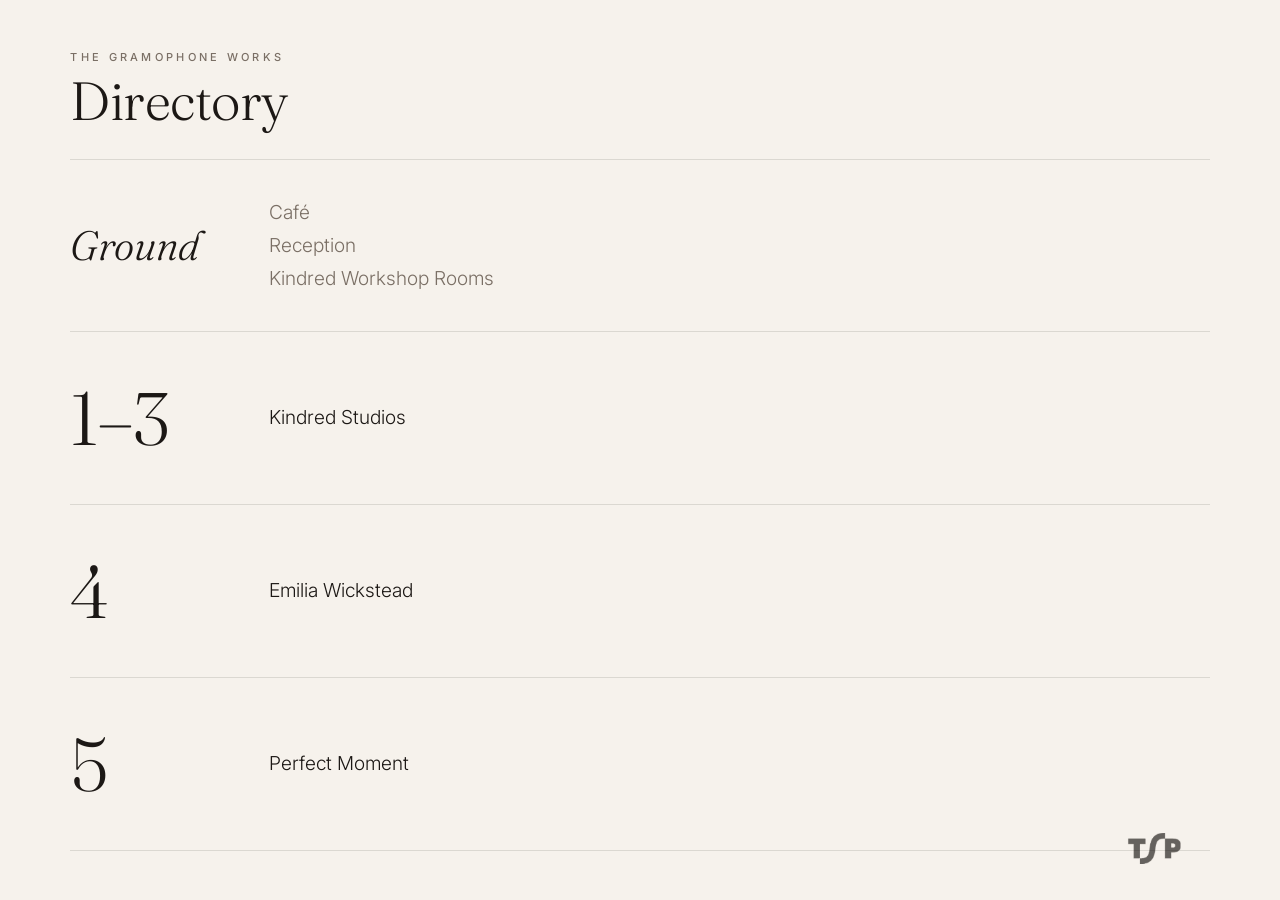
==== index.html @ 8bb27c04 "Initial commit — Gramophone Works kiosk display" ====
<!DOCTYPE html>
<html lang="en">
<head>
  <meta charset="UTF-8" />
  <meta name="viewport" content="width=device-width, initial-scale=1.0" />
  <title>The Gramophone Works</title>
  <link rel="preconnect" href="https://fonts.googleapis.com" />
  <link rel="preconnect" href="https://fonts.gstatic.com" crossorigin />
  <link href="https://fonts.googleapis.com/css2?family=Fraunces:ital,opsz,wght@0,9..144,300;0,9..144,400;1,9..144,300;1,9..144,400&family=Inter:wght@300;400;500&display=swap" rel="stylesheet" />
  <link rel="stylesheet" href="styles.css" />
</head>
<body>
  <div class="kiosk">

    <!-- Screen 1: Floor Directory -->
    <section class="screen screen--directory" id="s-directory">
      <div class="dir-top">
        <p class="dir-eyebrow" id="dir-eyebrow">The Gramophone Works</p>
        <h1 class="dir-heading">Directory</h1>
      </div>
      <ul class="dir-floors" id="dir-floors" role="list"></ul>
      <div class="tsp-wordmark" id="tsp-wordmark" aria-hidden="true">
        <img class="tsp-logo-img" id="tsp-logo-img" src="" alt="TSP" />
        <span class="tsp-logo-text" id="tsp-logo-text"></span>
      </div>
    </section>

    <!-- Screen 2: Building Story -->
    <section class="screen screen--story" id="s-story">
      <div class="story-bg" id="story-bg"></div>
      <div class="story-content">
        <p class="story-eyebrow">The Building</p>
        <p class="story-fact" id="story-fact"></p>
      </div>
    </section>

    <!-- Screen 3: Gallery -->
    <section class="screen screen--gallery" id="s-gallery">
      <div class="gallery-visual" id="gallery-visual"></div>
      <div class="gallery-caption">
        <span class="gallery-name" id="gallery-name"></span>
        <span class="gallery-meta" id="gallery-meta"></span>
      </div>
    </section>

    <!-- Screen 4: Events -->
    <section class="screen screen--events" id="s-events">
      <div class="events-top">
        <p class="events-eyebrow">What's On</p>
        <h2 class="events-heading">Upcoming Events</h2>
      </div>
      <ul class="events-list" id="events-list" role="list"></ul>
    </section>

  </div>
  <script src="content.js"></script>
  <script src="app.js"></script>
</body>
</html>
---- styles.css ----
/* ─────────────────────────────────────────────────
   THE GRAMOPHONE WORKS — KIOSK DISPLAY
   Serve via local HTTP server, not file://
   Tuned for 1080p – 1440p display at reception
   ───────────────────────────────────────────────── */

/* ── Reset ─────────────────────────────────────── */
*, *::before, *::after { box-sizing: border-box; margin: 0; padding: 0; }
ul { list-style: none; }

/* ── Design tokens ──────────────────────────────── */
:root {
  --cream:    #F6F2EC;
  --ink:      #1C1815;
  --ink-mid:  #7A6F65;
  --rule:     rgba(28, 24, 21, 0.12);

  --serif:    'Fraunces', Georgia, serif;
  --sans:     'Inter', system-ui, sans-serif;

  --pad-x:    5.5vw;
  --pad-y:    5.5vh;
}

/* ── Base ───────────────────────────────────────── */
html, body {
  width: 100%;
  height: 100%;
  overflow: hidden;
  cursor: none;
  background: var(--cream);
  color: var(--ink);
  -webkit-font-smoothing: antialiased;
  -moz-osx-font-smoothing: grayscale;
}

::-webkit-scrollbar { display: none; }
html { scrollbar-width: none; }

/* ── Kiosk shell ────────────────────────────────── */
.kiosk {
  position: fixed;
  inset: 0;
  overflow: hidden;
}

/* ── All screens ────────────────────────────────── */
.screen {
  position: absolute;
  inset: 0;
  display: flex;
  flex-direction: column;
  padding: var(--pad-y) var(--pad-x);
  background: var(--cream);
  opacity: 0;
  transition: opacity 0.8s ease-in-out;
  pointer-events: none;
}

.screen.active {
  opacity: 1;
  pointer-events: auto;
  z-index: 1;
}


/* ═══════════════════════════════════════════════════
   SCREEN 1 — FLOOR DIRECTORY
   ═══════════════════════════════════════════════════ */

.screen--directory {
  position: absolute; /* for TSP absolute child */
}

.dir-top {
  margin-bottom: clamp(28px, 3.5vh, 52px);
  flex-shrink: 0;
}

.dir-eyebrow {
  font-family: var(--sans);
  font-size: clamp(11px, 0.65vw, 13px);
  font-weight: 500;
  letter-spacing: 0.3em;
  text-transform: uppercase;
  color: var(--ink-mid);
  margin-bottom: 10px;
}

.dir-heading {
  font-family: var(--serif);
  font-weight: 300;
  font-size: clamp(38px, 4.2vw, 68px);
  line-height: 1;
  letter-spacing: -0.01em;
}

/* Floor list — fills remaining vertical space, entries equal height */
.dir-floors {
  flex: 1;
  min-height: 0;
  display: flex;
  flex-direction: column;
  border-top: 1px solid var(--rule);
}

.floor-entry {
  flex: 1;
  display: flex;
  align-items: center;
  gap: clamp(32px, 4.5vw, 80px);
  border-bottom: 1px solid var(--rule);
}

/* Large serif floor numeral */
.floor-num {
  font-family: var(--serif);
  font-weight: 300;
  font-size: clamp(52px, 5.8vw, 92px);
  line-height: 1;
  min-width: clamp(100px, 11vw, 180px);
  flex-shrink: 0;
  color: var(--ink);
}

/* "Ground" label is a word, not a number — slightly smaller + italic */
.floor-entry--ground .floor-num {
  font-style: italic;
  font-size: clamp(30px, 3.2vw, 52px);
}

.floor-tenants {
  display: flex;
  flex-direction: column;
  gap: 5px;
}

.tenant {
  font-family: var(--sans);
  font-weight: 300;
  font-size: clamp(16px, 1.5vw, 26px);
  line-height: 1.45;
  color: var(--ink);
}

/* Ground floor tenants are listed services, not brands — slightly muted */
.floor-entry--ground .tenant {
  color: var(--ink-mid);
}

/* TSP logo — bottom-right, very quiet */
.tsp-wordmark {
  position: absolute;
  bottom: clamp(20px, 2.8vh, 44px);
  right: var(--pad-x);
}

.tsp-logo-img {
  height: clamp(44px, 5.5vh, 80px);
  width: auto;
  display: block;
  mix-blend-mode: multiply;
  opacity: 0.7;
}

/* Shown if logo image fails to load */
.tsp-logo-text {
  display: none;
  font-family: var(--sans);
  font-weight: 500;
  font-size: clamp(10px, 0.65vw, 13px);
  letter-spacing: 0.35em;
  text-transform: uppercase;
  color: var(--ink-mid);
  opacity: 0.55;
}


/* ═══════════════════════════════════════════════════
   SCREEN 2 — BUILDING STORY
   ═══════════════════════════════════════════════════ */

.screen--story {
  justify-content: center;
  align-items: center;
  text-align: center;
  padding-left: clamp(5vw, 14vw, 20vw);
  padding-right: clamp(5vw, 14vw, 20vw);
  overflow: hidden;
}

/* Full-bleed building photo, faded behind the text */
.story-bg {
  position: absolute;
  inset: 0;
  background-size: cover;
  background-position: center;
  opacity: 0.14;
  z-index: 0;
}

/* Text sits above the background */
.story-content {
  position: relative;
  z-index: 1;
  display: flex;
  flex-direction: column;
  align-items: center;
}

.story-eyebrow {
  font-family: var(--sans);
  font-size: clamp(11px, 0.65vw, 13px);
  font-weight: 500;
  letter-spacing: 0.3em;
  text-transform: uppercase;
  color: var(--ink-mid);
  margin-bottom: clamp(28px, 4vh, 56px);
}

.story-fact {
  font-family: var(--serif);
  font-style: italic;
  font-weight: 300;
  font-size: clamp(26px, 3.5vw, 60px);
  line-height: 1.3;
  color: var(--ink);
  max-width: 22ch;
}


/* ═══════════════════════════════════════════════════
   SCREEN 3 — GALLERY / ARTIST SLIDESHOW
   ═══════════════════════════════════════════════════ */

/* Gallery is full-bleed — override shared padding */
.screen--gallery {
  padding: 0;
}

/* Image fills remaining space */
.gallery-visual {
  flex: 1;
  min-height: 0;
  overflow: hidden;
  background: #DDD8D2;
}

.gallery-visual img {
  width: 100%;
  height: 100%;
  object-fit: cover;
  object-position: center;
  display: block;
}

/* Placeholder when no image is available */
.gallery-placeholder {
  width: 100%;
  height: 100%;
  display: flex;
  align-items: center;
  justify-content: center;
  background: #DDD8D2;
}

.gallery-placeholder-label {
  font-family: var(--sans);
  font-size: clamp(12px, 0.8vw, 14px);
  font-weight: 400;
  letter-spacing: 0.25em;
  text-transform: uppercase;
  color: #8A8278;
}

/* Caption bar at bottom */
.gallery-caption {
  flex-shrink: 0;
  display: flex;
  align-items: baseline;
  justify-content: space-between;
  gap: 40px;
  padding: clamp(18px, 2.2vh, 32px) clamp(32px, 4.5vw, 72px);
  background: var(--cream);
  border-top: 1px solid var(--rule);
}

.gallery-name {
  font-family: var(--serif);
  font-weight: 300;
  font-size: clamp(20px, 2vw, 34px);
  line-height: 1.2;
  color: var(--ink);
}

.gallery-meta {
  font-family: var(--sans);
  font-size: clamp(11px, 0.75vw, 13px);
  font-weight: 400;
  letter-spacing: 0.22em;
  text-transform: uppercase;
  color: var(--ink-mid);
  white-space: nowrap;
}


/* ═══════════════════════════════════════════════════
   SCREEN 4 — EVENTS
   ═══════════════════════════════════════════════════ */

.events-top {
  flex-shrink: 0;
  margin-bottom: clamp(24px, 3vh, 44px);
}

.events-eyebrow {
  font-family: var(--sans);
  font-size: clamp(11px, 0.65vw, 13px);
  font-weight: 500;
  letter-spacing: 0.3em;
  text-transform: uppercase;
  color: var(--ink-mid);
  margin-bottom: 10px;
}

.events-heading {
  font-family: var(--serif);
  font-weight: 300;
  font-size: clamp(34px, 3.8vw, 62px);
  line-height: 1;
  letter-spacing: -0.01em;
}

/* Event list — fills remaining vertical space, entries equal height */
.events-list {
  flex: 1;
  min-height: 0;
  display: flex;
  flex-direction: column;
  border-top: 1px solid var(--rule);
}

.event-entry {
  flex: 1;
  display: flex;
  align-items: center;
  gap: clamp(32px, 5vw, 80px);
  border-bottom: 1px solid var(--rule);
}

.event-date {
  font-family: var(--sans);
  font-size: clamp(12px, 0.85vw, 15px);
  font-weight: 400;
  letter-spacing: 0.15em;
  text-transform: uppercase;
  color: var(--ink-mid);
  min-width: clamp(100px, 11vw, 170px);
  flex-shrink: 0;
}

.event-title {
  font-family: var(--serif);
  font-weight: 300;
  font-size: clamp(22px, 2.4vw, 40px);
  line-height: 1.25;
  color: var(--ink);
}
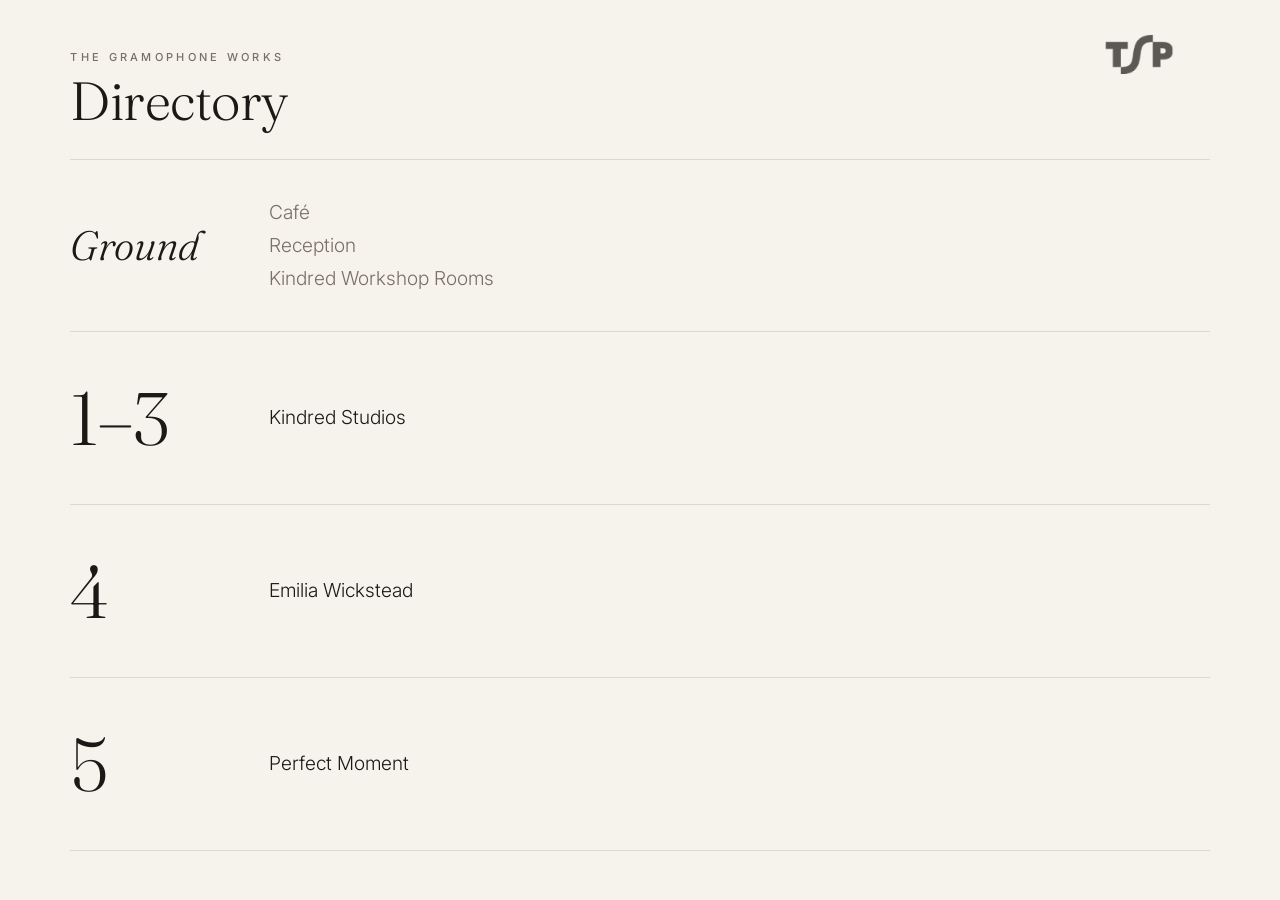
==== commit 1504f0cb: "TSP logo top-right on directory and events, less transparent story bg, remove building exterior slid" ====
--- a/index.html
+++ b/index.html
@@ -45,6 +45,10 @@
 
     <!-- Screen 4: Events -->
     <section class="screen screen--events" id="s-events">
+      <div class="tsp-wordmark" aria-hidden="true">
+        <img class="tsp-logo-img" src="" alt="TSP" />
+        <span class="tsp-logo-text"></span>
+      </div>
       <div class="events-top">
         <p class="events-eyebrow">What's On</p>
         <h2 class="events-heading">Upcoming Events</h2>
--- a/styles.css
+++ b/styles.css
@@ -148,19 +148,19 @@
   color: var(--ink-mid);
 }
 
-/* TSP logo — bottom-right, very quiet */
+/* TSP logo — top-right */
 .tsp-wordmark {
   position: absolute;
-  bottom: clamp(20px, 2.8vh, 44px);
+  top: clamp(20px, 2.8vh, 44px);
   right: var(--pad-x);
 }
 
 .tsp-logo-img {
-  height: clamp(44px, 5.5vh, 80px);
+  height: clamp(56px, 7vh, 100px);
   width: auto;
   display: block;
   mix-blend-mode: multiply;
-  opacity: 0.7;
+  opacity: 0.75;
 }
 
 /* Shown if logo image fails to load */
@@ -195,7 +195,7 @@
   inset: 0;
   background-size: cover;
   background-position: center;
-  opacity: 0.14;
+  opacity: 0.25;
   z-index: 0;
 }
 
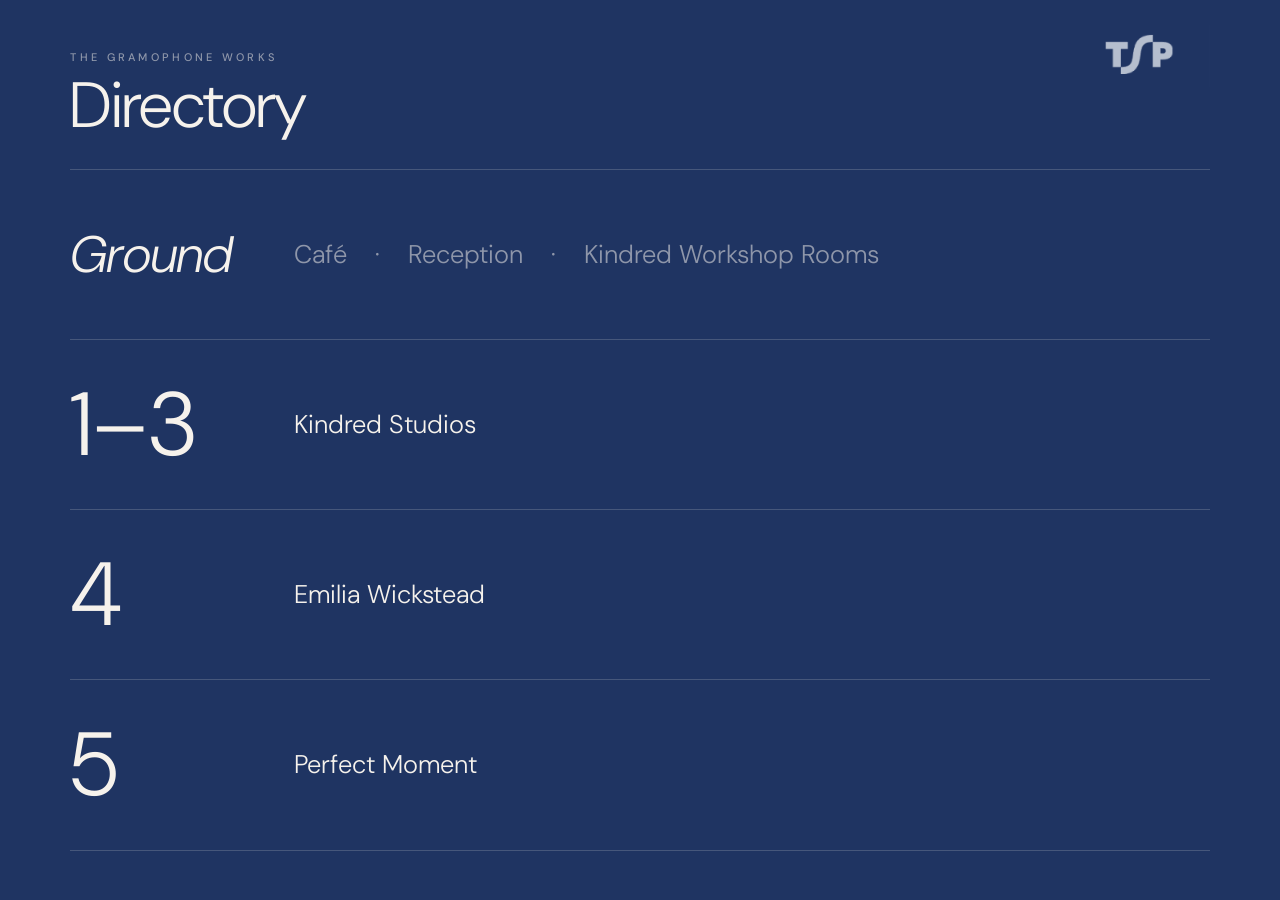
==== commit 7b4eaed0: "Switch to navy/DM Sans theme, fix events screen, add Kindred logo slot - Navy RAL 5022 background, c" ====
--- a/index.html
+++ b/index.html
@@ -6,7 +6,7 @@
   <title>The Gramophone Works</title>
   <link rel="preconnect" href="https://fonts.googleapis.com" />
   <link rel="preconnect" href="https://fonts.gstatic.com" crossorigin />
-  <link href="https://fonts.googleapis.com/css2?family=Fraunces:ital,opsz,wght@0,9..144,300;0,9..144,400;1,9..144,300;1,9..144,400&family=Inter:wght@300;400;500&display=swap" rel="stylesheet" />
+  <link href="https://fonts.googleapis.com/css2?family=DM+Sans:ital,opsz,wght@0,9..40,300;0,9..40,400;0,9..40,500;0,9..40,700;1,9..40,300;1,9..40,400&display=swap" rel="stylesheet" />
   <link rel="stylesheet" href="styles.css" />
 </head>
 <body>
--- a/styles.css
+++ b/styles.css
@@ -10,13 +10,14 @@
 
 /* ── Design tokens ──────────────────────────────── */
 :root {
+  --navy:     #1F3462;
   --cream:    #F6F2EC;
-  --ink:      #1C1815;
-  --ink-mid:  #7A6F65;
-  --rule:     rgba(28, 24, 21, 0.12);
-
-  --serif:    'Fraunces', Georgia, serif;
-  --sans:     'Inter', system-ui, sans-serif;
+  --ink:      #F6F2EC;
+  --ink-mid:  rgba(246, 242, 236, 0.52);
+  --rule:     rgba(246, 242, 236, 0.18);
+
+  --serif:    'DM Sans', system-ui, sans-serif;
+  --sans:     'DM Sans', system-ui, sans-serif;
 
   --pad-x:    5.5vw;
   --pad-y:    5.5vh;
@@ -28,7 +29,7 @@
   height: 100%;
   overflow: hidden;
   cursor: none;
-  background: var(--cream);
+  background: var(--navy);
   color: var(--ink);
   -webkit-font-smoothing: antialiased;
   -moz-osx-font-smoothing: grayscale;
@@ -51,7 +52,7 @@
   display: flex;
   flex-direction: column;
   padding: var(--pad-y) var(--pad-x);
-  background: var(--cream);
+  background: var(--navy);
   opacity: 0;
   transition: opacity 0.8s ease-in-out;
   pointer-events: none;
@@ -88,9 +89,9 @@
 }
 
 .dir-heading {
-  font-family: var(--serif);
-  font-weight: 300;
-  font-size: clamp(38px, 4.2vw, 68px);
+  font-family: var(--sans);
+  font-weight: 300;
+  font-size: clamp(44px, 5vw, 80px);
   line-height: 1;
   letter-spacing: -0.01em;
 }
@@ -114,11 +115,11 @@
 
 /* Large serif floor numeral */
 .floor-num {
-  font-family: var(--serif);
-  font-weight: 300;
-  font-size: clamp(52px, 5.8vw, 92px);
+  font-family: var(--sans);
+  font-weight: 300;
+  font-size: clamp(64px, 7vw, 112px);
   line-height: 1;
-  min-width: clamp(100px, 11vw, 180px);
+  min-width: clamp(120px, 13vw, 210px);
   flex-shrink: 0;
   color: var(--ink);
 }
@@ -126,7 +127,7 @@
 /* "Ground" label is a word, not a number — slightly smaller + italic */
 .floor-entry--ground .floor-num {
   font-style: italic;
-  font-size: clamp(30px, 3.2vw, 52px);
+  font-size: clamp(36px, 4vw, 64px);
 }
 
 .floor-tenants {
@@ -138,7 +139,7 @@
 .tenant {
   font-family: var(--sans);
   font-weight: 300;
-  font-size: clamp(16px, 1.5vw, 26px);
+  font-size: clamp(20px, 2vw, 34px);
   line-height: 1.45;
   color: var(--ink);
 }
@@ -159,8 +160,9 @@
   height: clamp(56px, 7vh, 100px);
   width: auto;
   display: block;
-  mix-blend-mode: multiply;
-  opacity: 0.75;
+  filter: invert(1);
+  mix-blend-mode: screen;
+  opacity: 0.80;
 }
 
 /* Shown if logo image fails to load */
@@ -195,7 +197,7 @@
   inset: 0;
   background-size: cover;
   background-position: center;
-  opacity: 0.25;
+  opacity: 0.40;
   z-index: 0;
 }
 
@@ -216,16 +218,18 @@
   text-transform: uppercase;
   color: var(--ink-mid);
   margin-bottom: clamp(28px, 4vh, 56px);
+  text-shadow: 0 0 12px var(--navy), 0 0 24px var(--navy), 0 0 40px var(--navy), 0 0 60px var(--navy);
 }
 
 .story-fact {
-  font-family: var(--serif);
+  font-family: var(--sans);
   font-style: italic;
   font-weight: 300;
   font-size: clamp(26px, 3.5vw, 60px);
   line-height: 1.3;
   color: var(--ink);
   max-width: 22ch;
+  text-shadow: 0 0 20px var(--navy), 0 0 40px var(--navy), 0 0 60px var(--navy), 0 0 80px var(--navy), 0 0 110px var(--navy);
 }
 
 
@@ -243,7 +247,7 @@
   flex: 1;
   min-height: 0;
   overflow: hidden;
-  background: #DDD8D2;
+  background: rgba(255, 255, 255, 0.06);
 }
 
 .gallery-visual img {
@@ -261,7 +265,7 @@
   display: flex;
   align-items: center;
   justify-content: center;
-  background: #DDD8D2;
+  background: rgba(255, 255, 255, 0.06);
 }
 
 .gallery-placeholder-label {
@@ -270,7 +274,7 @@
   font-weight: 400;
   letter-spacing: 0.25em;
   text-transform: uppercase;
-  color: #8A8278;
+  color: var(--ink-mid);
 }
 
 /* Caption bar at bottom */
@@ -281,12 +285,12 @@
   justify-content: space-between;
   gap: 40px;
   padding: clamp(18px, 2.2vh, 32px) clamp(32px, 4.5vw, 72px);
-  background: var(--cream);
+  background: var(--navy);
   border-top: 1px solid var(--rule);
 }
 
 .gallery-name {
-  font-family: var(--serif);
+  font-family: var(--sans);
   font-weight: 300;
   font-size: clamp(20px, 2vw, 34px);
   line-height: 1.2;
@@ -324,9 +328,9 @@
 }
 
 .events-heading {
-  font-family: var(--serif);
-  font-weight: 300;
-  font-size: clamp(34px, 3.8vw, 62px);
+  font-family: var(--sans);
+  font-weight: 300;
+  font-size: clamp(38px, 4.2vw, 68px);
   line-height: 1;
   letter-spacing: -0.01em;
 }
@@ -350,19 +354,19 @@
 
 .event-date {
   font-family: var(--sans);
-  font-size: clamp(12px, 0.85vw, 15px);
-  font-weight: 400;
-  letter-spacing: 0.15em;
-  text-transform: uppercase;
-  color: var(--ink-mid);
-  min-width: clamp(100px, 11vw, 170px);
+  font-size: clamp(16px, 1.6vw, 26px);
+  font-weight: 500;
+  letter-spacing: 0.10em;
+  text-transform: uppercase;
+  color: var(--ink);
+  min-width: clamp(160px, 16vw, 260px);
   flex-shrink: 0;
 }
 
 .event-title {
-  font-family: var(--serif);
-  font-weight: 300;
-  font-size: clamp(22px, 2.4vw, 40px);
+  font-family: var(--sans);
+  font-weight: 300;
+  font-size: clamp(20px, 2.0vw, 34px);
   line-height: 1.25;
   color: var(--ink);
 }
